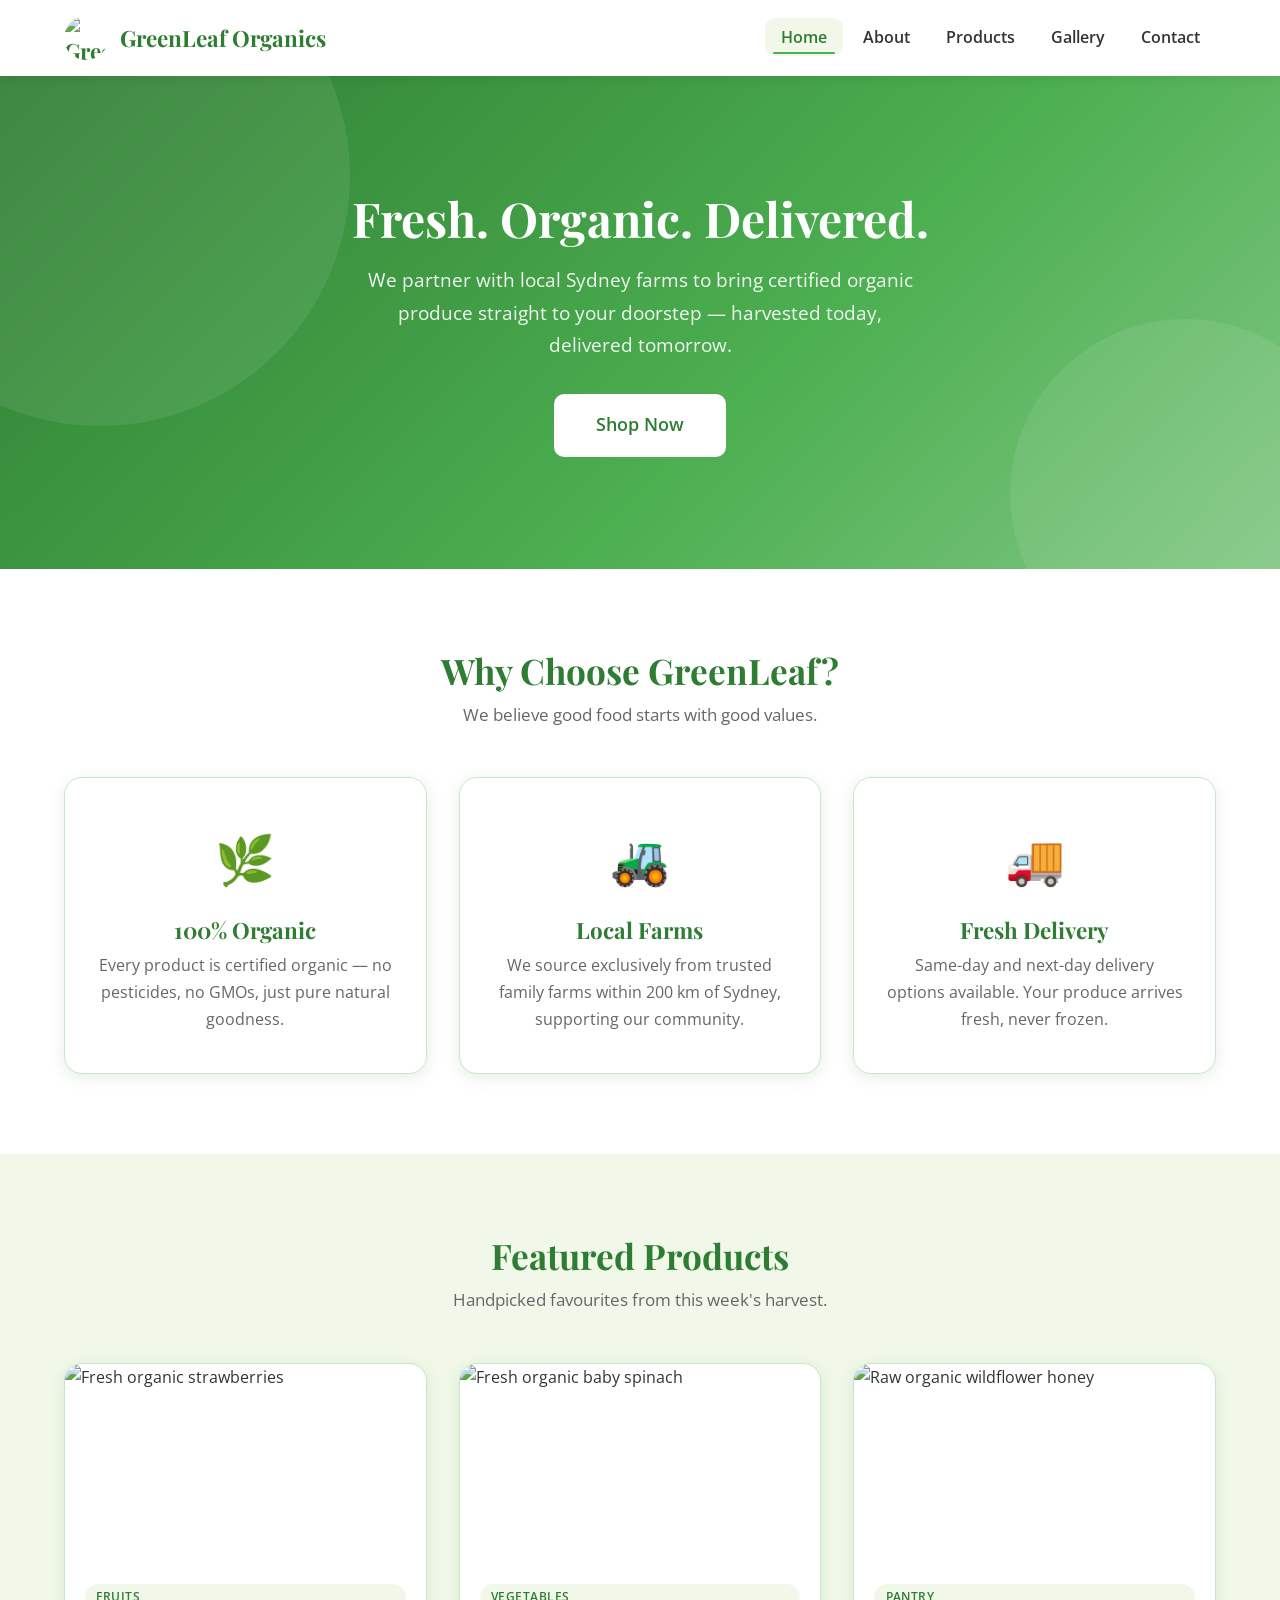
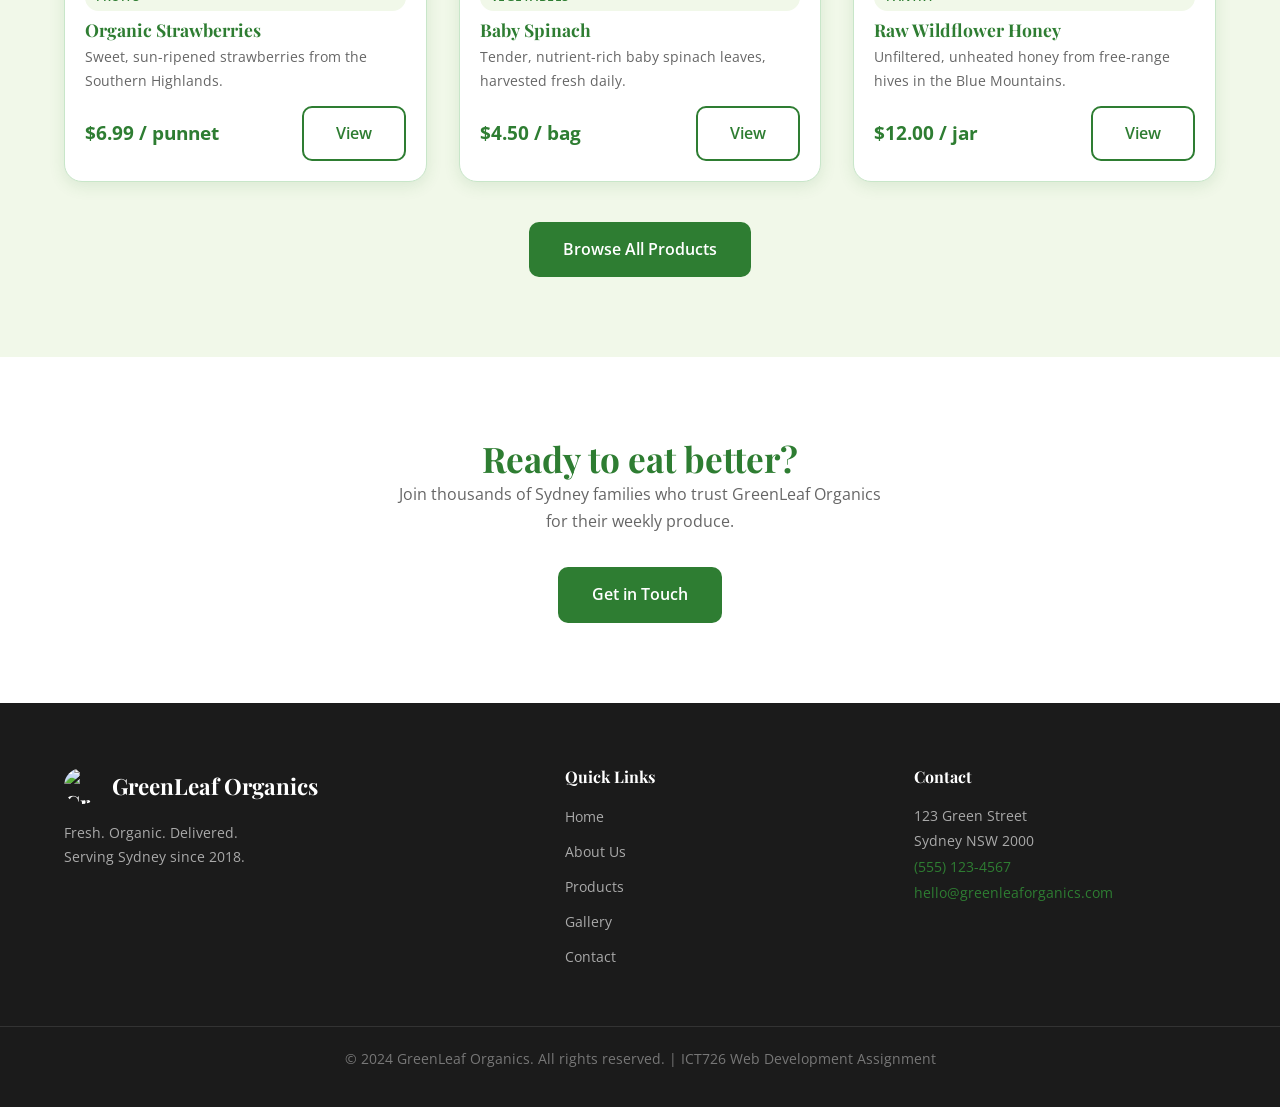
==== index.html @ 38dbe143 "Initial commit: GreenLeaf Organics website (ICT726)" ====
<!DOCTYPE html>
<html lang="en">
<head>
  <!-- =====================================================================
       GreenLeaf Organics - Home Page
       ICT726 Web Development Assignment
       ===================================================================== -->
  <meta charset="UTF-8" />
  <meta name="viewport" content="width=device-width, initial-scale=1.0" />

  <!-- SEO Meta Tags -->
  <meta name="description" content="GreenLeaf Organics delivers 100% certified organic produce straight from local Sydney farms to your door. Fresh. Organic. Delivered." />
  <meta name="keywords" content="organic food delivery, fresh produce, Sydney, organic vegetables, organic fruit" />
  <meta name="author" content="GreenLeaf Organics" />

  <!-- Open Graph (social sharing) -->
  <meta property="og:title" content="GreenLeaf Organics – Fresh. Organic. Delivered." />
  <meta property="og:description" content="Certified organic produce delivered from local Sydney farms to your door." />
  <meta property="og:type" content="website" />

  <title>GreenLeaf Organics – Fresh. Organic. Delivered.</title>
  <link rel="stylesheet" href="styles.css" />
</head>
<body>

  <!-- =====================================================================
       HEADER & NAVIGATION (shared across all pages)
       ===================================================================== -->
  <header class="site-header" role="banner">
    <div class="header-inner">

      <!-- Logo -->
      <a href="index.html" class="logo" aria-label="GreenLeaf Organics – Home">
        <img src="https://images.unsplash.com/photo-1518531933037-91b2f5f229cc?w=60&h=60&fit=crop"
             alt="GreenLeaf Organics logo" width="44" height="44" />
        GreenLeaf Organics
      </a>

      <!-- Mobile hamburger button -->
      <button class="nav-toggle" aria-label="Toggle navigation" aria-expanded="false" aria-controls="main-nav">
        <span></span><span></span><span></span>
      </button>

      <!-- Main navigation -->
      <nav class="site-nav" id="main-nav" role="navigation" aria-label="Main navigation">
        <ul class="nav-list">
          <li><a href="index.html">Home</a></li>
          <li><a href="about.html">About</a></li>
          <li><a href="products.html">Products</a></li>
          <li><a href="gallery.html">Gallery</a></li>
          <li><a href="contact.html">Contact</a></li>
        </ul>
      </nav>

    </div>
  </header>

  <!-- =====================================================================
       MAIN CONTENT
       ===================================================================== -->
  <main id="main-content">

    <!-- Hero Section -->
    <section class="hero" aria-label="Hero banner">
      <div class="container">
        <h1>Fresh. Organic. Delivered.</h1>
        <p>We partner with local Sydney farms to bring certified organic produce straight to your doorstep — harvested today, delivered tomorrow.</p>
        <a href="products.html" class="btn btn-primary" role="button">Shop Now</a>
      </div>
    </section>

    <!-- Feature Cards Section -->
    <section class="section" aria-labelledby="features-heading">
      <div class="container">
        <h2 class="section-title" id="features-heading">Why Choose GreenLeaf?</h2>
        <p class="section-subtitle">We believe good food starts with good values.</p>

        <div class="grid-3" role="list">

          <article class="feature-card" role="listitem">
            <span class="feature-icon" aria-hidden="true">🌿</span>
            <h3>100% Organic</h3>
            <p>Every product is certified organic — no pesticides, no GMOs, just pure natural goodness.</p>
          </article>

          <article class="feature-card" role="listitem">
            <span class="feature-icon" aria-hidden="true">🚜</span>
            <h3>Local Farms</h3>
            <p>We source exclusively from trusted family farms within 200 km of Sydney, supporting our community.</p>
          </article>

          <article class="feature-card" role="listitem">
            <span class="feature-icon" aria-hidden="true">🚚</span>
            <h3>Fresh Delivery</h3>
            <p>Same-day and next-day delivery options available. Your produce arrives fresh, never frozen.</p>
          </article>

        </div>
      </div>
    </section>

    <!-- Featured Products Section -->
    <section class="section section--alt" aria-labelledby="featured-heading">
      <div class="container">
        <h2 class="section-title" id="featured-heading">Featured Products</h2>
        <p class="section-subtitle">Handpicked favourites from this week's harvest.</p>

        <div class="product-grid">

          <!-- Product 1 -->
          <article class="product-card">
            <div class="product-img-wrap">
              <img src="https://images.unsplash.com/photo-1464965911861-746a04b4bca6?w=250&h=200&fit=crop"
                   alt="Fresh organic strawberries" width="250" height="200" loading="lazy" />
            </div>
            <div class="product-info">
              <span class="product-category-badge">Fruits</span>
              <h3>Organic Strawberries</h3>
              <p class="product-desc">Sweet, sun-ripened strawberries from the Southern Highlands.</p>
              <div class="product-footer">
                <span class="product-price">$6.99 / punnet</span>
                <a href="products.html" class="btn btn-outline" aria-label="View Organic Strawberries">View</a>
              </div>
            </div>
          </article>

          <!-- Product 2 -->
          <article class="product-card">
            <div class="product-img-wrap">
              <img src="https://images.unsplash.com/photo-1576045057995-568f588f82fb?w=250&h=200&fit=crop"
                   alt="Fresh organic baby spinach" width="250" height="200" loading="lazy" />
            </div>
            <div class="product-info">
              <span class="product-category-badge">Vegetables</span>
              <h3>Baby Spinach</h3>
              <p class="product-desc">Tender, nutrient-rich baby spinach leaves, harvested fresh daily.</p>
              <div class="product-footer">
                <span class="product-price">$4.50 / bag</span>
                <a href="products.html" class="btn btn-outline" aria-label="View Baby Spinach">View</a>
              </div>
            </div>
          </article>

          <!-- Product 3 -->
          <article class="product-card">
            <div class="product-img-wrap">
              <img src="https://images.unsplash.com/photo-1587049352846-4a222e784d38?w=250&h=200&fit=crop"
                   alt="Raw organic wildflower honey" width="250" height="200" loading="lazy" />
            </div>
            <div class="product-info">
              <span class="product-category-badge">Pantry</span>
              <h3>Raw Wildflower Honey</h3>
              <p class="product-desc">Unfiltered, unheated honey from free-range hives in the Blue Mountains.</p>
              <div class="product-footer">
                <span class="product-price">$12.00 / jar</span>
                <a href="products.html" class="btn btn-outline" aria-label="View Raw Wildflower Honey">View</a>
              </div>
            </div>
          </article>

        </div>

        <div class="text-center" style="margin-top:2.5rem;">
          <a href="products.html" class="btn btn-primary">Browse All Products</a>
        </div>
      </div>
    </section>

    <!-- Call-to-Action Banner -->
    <section class="section" aria-labelledby="cta-heading">
      <div class="container text-center">
        <h2 id="cta-heading">Ready to eat better?</h2>
        <p style="color:var(--text-muted); max-width:500px; margin:0 auto 2rem;">
          Join thousands of Sydney families who trust GreenLeaf Organics for their weekly produce.
        </p>
        <a href="contact.html" class="btn btn-primary">Get in Touch</a>
      </div>
    </section>

  </main>

  <!-- =====================================================================
       FOOTER (shared across all pages)
       ===================================================================== -->
  <footer class="site-footer" role="contentinfo">
    <div class="container">
      <div class="footer-grid">

        <!-- Brand column -->
        <div class="footer-brand">
          <a href="index.html" class="logo" aria-label="GreenLeaf Organics – Home">
            <img src="https://images.unsplash.com/photo-1518531933037-91b2f5f229cc?w=60&h=60&fit=crop"
                 alt="GreenLeaf Organics logo" width="36" height="36" />
            GreenLeaf Organics
          </a>
          <p>Fresh. Organic. Delivered.<br />Serving Sydney since 2018.</p>
        </div>

        <!-- Quick links -->
        <div class="footer-col">
          <h4>Quick Links</h4>
          <ul>
            <li><a href="index.html">Home</a></li>
            <li><a href="about.html">About Us</a></li>
            <li><a href="products.html">Products</a></li>
            <li><a href="gallery.html">Gallery</a></li>
            <li><a href="contact.html">Contact</a></li>
          </ul>
        </div>

        <!-- Contact info -->
        <div class="footer-col">
          <h4>Contact</h4>
          <address>
            123 Green Street<br />
            Sydney NSW 2000<br />
            <a href="tel:+15551234567">(555) 123-4567</a><br />
            <a href="mailto:hello@greenleaforganics.com">hello@greenleaforganics.com</a>
          </address>
        </div>

      </div>
    </div>

    <div class="footer-bottom">
      <div class="container">
        <p>&copy; 2024 GreenLeaf Organics. All rights reserved. | ICT726 Web Development Assignment</p>
      </div>
    </div>
  </footer>

  <script src="script.js"></script>
</body>
</html>
---- styles.css ----
/* ==========================================================================
   GreenLeaf Organics - Main Stylesheet
   ICT726 Web Development Assignment
   ========================================================================== */

/* Google Fonts Import */
@import url('https://fonts.googleapis.com/css2?family=Playfair+Display:wght@400;600;700&family=Open+Sans:wght@300;400;600&display=swap');

/* --------------------------------------------------------------------------
   CSS Custom Properties (Variables) - Theming
   -------------------------------------------------------------------------- */
:root {
  --primary:        #2e7d32;
  --primary-light:  #4caf50;
  --secondary:      #81c784;
  --light-bg:       #f1f8e9;
  --white:          #ffffff;
  --dark:           #1b1b1b;
  --text:           #333333;
  --text-muted:     #666666;
  --border:         #c8e6c9;
  --shadow:         0 4px 16px rgba(46, 125, 50, 0.12);
  --shadow-hover:   0 8px 28px rgba(46, 125, 50, 0.22);
  --radius:         10px;
  --radius-lg:      18px;
  --transition:     0.3s ease;
  --font-heading:   'Playfair Display', Georgia, serif;
  --font-body:      'Open Sans', Arial, sans-serif;
  --max-width:      1200px;
}

/* --------------------------------------------------------------------------
   Reset & Base
   -------------------------------------------------------------------------- */
*, *::before, *::after { box-sizing: border-box; margin: 0; padding: 0; }

html { scroll-behavior: smooth; font-size: 16px; }

body {
  font-family: var(--font-body);
  color: var(--text);
  background: var(--white);
  line-height: 1.7;
  min-height: 100vh;
  display: flex;
  flex-direction: column;
}

img { max-width: 100%; display: block; }
a  { color: var(--primary); text-decoration: none; }
a:hover { color: var(--primary-light); }
ul { list-style: none; }

/* Focus indicator for keyboard navigation (Accessibility) */
:focus-visible {
  outline: 3px solid var(--primary-light);
  outline-offset: 3px;
  border-radius: 4px;
}

/* --------------------------------------------------------------------------
   Typography
   -------------------------------------------------------------------------- */
h1, h2, h3, h4 {
  font-family: var(--font-heading);
  color: var(--primary);
  line-height: 1.25;
}
h1 { font-size: clamp(2rem, 5vw, 3rem); }
h2 { font-size: clamp(1.5rem, 3vw, 2.2rem); }
h3 { font-size: clamp(1.1rem, 2vw, 1.4rem); }

p { margin-bottom: 1rem; }

/* --------------------------------------------------------------------------
   Layout Utilities
   -------------------------------------------------------------------------- */
.container {
  width: 100%;
  max-width: var(--max-width);
  margin: 0 auto;
  padding: 0 1.5rem;
}

.section { padding: 5rem 0; }
.section--alt { background: var(--light-bg); }

.grid-3 {
  display: grid;
  grid-template-columns: repeat(3, 1fr);
  gap: 2rem;
}
.grid-2 {
  display: grid;
  grid-template-columns: repeat(2, 1fr);
  gap: 2rem;
}

.text-center { text-align: center; }

.section-title {
  text-align: center;
  margin-bottom: 0.5rem;
}
.section-subtitle {
  text-align: center;
  color: var(--text-muted);
  margin-bottom: 3rem;
  font-size: 1.05rem;
}

/* --------------------------------------------------------------------------
   Buttons
   -------------------------------------------------------------------------- */
.btn {
  display: inline-block;
  padding: 0.75rem 2rem;
  border-radius: var(--radius);
  font-family: var(--font-body);
  font-size: 1rem;
  font-weight: 600;
  cursor: pointer;
  border: 2px solid transparent;
  transition: background var(--transition), color var(--transition),
              transform var(--transition), box-shadow var(--transition);
}
.btn-primary {
  background: var(--primary);
  color: var(--white);
}
.btn-primary:hover {
  background: var(--primary-light);
  color: var(--white);
  transform: translateY(-2px);
  box-shadow: var(--shadow-hover);
}
.btn-outline {
  background: transparent;
  color: var(--primary);
  border-color: var(--primary);
}
.btn-outline:hover {
  background: var(--primary);
  color: var(--white);
  transform: translateY(-2px);
}

/* --------------------------------------------------------------------------
   Header & Navigation
   -------------------------------------------------------------------------- */
.site-header {
  background: var(--white);
  box-shadow: 0 2px 10px rgba(0,0,0,0.08);
  position: sticky;
  top: 0;
  z-index: 1000;
}

.header-inner {
  display: flex;
  align-items: center;
  justify-content: space-between;
  padding: 1rem 1.5rem;
  max-width: var(--max-width);
  margin: 0 auto;
}

/* Logo */
.logo {
  display: flex;
  align-items: center;
  gap: 0.75rem;
  font-family: var(--font-heading);
  font-size: 1.4rem;
  font-weight: 700;
  color: var(--primary);
}
.logo img {
  border-radius: 50%;
  transition: transform var(--transition);
}
.logo:hover img { transform: rotate(10deg) scale(1.05); }
.logo:hover { color: var(--primary); }

/* Nav links */
.nav-list {
  display: flex;
  gap: 0.25rem;
  align-items: center;
}
.nav-list a {
  padding: 0.5rem 1rem;
  border-radius: var(--radius);
  font-weight: 600;
  color: var(--text);
  transition: background var(--transition), color var(--transition);
  position: relative;
}
.nav-list a::after {
  content: '';
  position: absolute;
  bottom: 2px; left: 50%; right: 50%;
  height: 2px;
  background: var(--primary-light);
  border-radius: 2px;
  transition: left var(--transition), right var(--transition);
}
.nav-list a:hover::after,
.nav-list a.active::after { left: 10%; right: 10%; }
.nav-list a:hover,
.nav-list a.active {
  color: var(--primary);
  background: var(--light-bg);
}

/* Hamburger (mobile) */
.nav-toggle {
  display: none;
  flex-direction: column;
  gap: 5px;
  background: none;
  border: none;
  cursor: pointer;
  padding: 0.25rem;
}
.nav-toggle span {
  display: block;
  width: 26px; height: 3px;
  background: var(--primary);
  border-radius: 3px;
  transition: transform var(--transition), opacity var(--transition);
}

/* --------------------------------------------------------------------------
   Hero Section (index.html)
   -------------------------------------------------------------------------- */
.hero {
  /* Gradient background - CSS3 feature */
  background: linear-gradient(135deg, var(--primary) 0%, var(--primary-light) 60%, var(--secondary) 100%);
  color: var(--white);
  padding: 7rem 1.5rem;
  text-align: center;
  position: relative;
  overflow: hidden;
}
/* Decorative circles */
.hero::before, .hero::after {
  content: '';
  position: absolute;
  border-radius: 50%;
  opacity: 0.08;
  background: var(--white);
}
.hero::before { width: 500px; height: 500px; top: -150px; left: -150px; }
.hero::after  { width: 350px; height: 350px; bottom: -100px; right: -80px; }

.hero h1 { color: var(--white); margin-bottom: 1rem; }
.hero p   { font-size: 1.2rem; opacity: 0.92; max-width: 560px; margin: 0 auto 2rem; }
.hero .btn-primary {
  background: var(--white);
  color: var(--primary);
  font-size: 1.1rem;
  padding: 0.9rem 2.5rem;
}
.hero .btn-primary:hover {
  background: var(--light-bg);
  transform: translateY(-3px) scale(1.04);
}

/* --------------------------------------------------------------------------
   Feature Cards
   -------------------------------------------------------------------------- */
.feature-card {
  background: var(--white);
  border-radius: var(--radius-lg);
  padding: 2.5rem 2rem;
  text-align: center;
  box-shadow: var(--shadow);
  transition: transform var(--transition), box-shadow var(--transition);
  border: 1px solid var(--border);
}
.feature-card:hover {
  transform: translateY(-6px);
  box-shadow: var(--shadow-hover);
}
.feature-icon {
  font-size: 3rem;
  margin-bottom: 1rem;
  display: block;
}
.feature-card h3 { margin-bottom: 0.5rem; }
.feature-card p  { color: var(--text-muted); margin: 0; }

/* --------------------------------------------------------------------------
   Product Cards
   -------------------------------------------------------------------------- */
.product-grid {
  display: grid;
  grid-template-columns: repeat(3, 1fr);
  gap: 2rem;
}

.product-card {
  background: var(--white);
  border-radius: var(--radius-lg);
  overflow: hidden;
  box-shadow: var(--shadow);
  border: 1px solid var(--border);
  transition: transform var(--transition), box-shadow var(--transition);
  display: flex;
  flex-direction: column;
}
.product-card:hover {
  transform: translateY(-5px);
  box-shadow: var(--shadow-hover);
}
.product-card img {
  width: 100%;
  transition: transform 0.4s ease;
}
.product-card:hover img { transform: scale(1.05); }

.product-img-wrap { overflow: hidden; }

.product-info {
  padding: 1.25rem;
  flex: 1;
  display: flex;
  flex-direction: column;
}
.product-info h3 { margin-bottom: 0.25rem; font-size: 1.1rem; }
.product-desc    { color: var(--text-muted); font-size: 0.9rem; flex: 1; margin-bottom: 0.75rem; }
.product-footer  { display: flex; align-items: center; justify-content: space-between; margin-top: auto; }
.product-price   { font-size: 1.2rem; font-weight: 700; color: var(--primary); }
.product-category-badge {
  display: inline-block;
  font-size: 0.75rem;
  background: var(--light-bg);
  color: var(--primary);
  border-radius: 20px;
  padding: 0.2rem 0.7rem;
  margin-bottom: 0.5rem;
  font-weight: 600;
  text-transform: uppercase;
  letter-spacing: 0.04em;
}

/* Category filter buttons */
.filter-bar {
  display: flex;
  gap: 0.75rem;
  justify-content: center;
  flex-wrap: wrap;
  margin-bottom: 3rem;
}
.filter-btn {
  padding: 0.5rem 1.5rem;
  border-radius: 30px;
  border: 2px solid var(--primary);
  background: transparent;
  color: var(--primary);
  font-family: var(--font-body);
  font-weight: 600;
  cursor: pointer;
  transition: background var(--transition), color var(--transition), transform var(--transition);
}
.filter-btn:hover,
.filter-btn.active {
  background: var(--primary);
  color: var(--white);
  transform: scale(1.05);
}

/* Hidden product (for JS filtering) */
.product-card.hidden { display: none; }

/* --------------------------------------------------------------------------
   About Page
   -------------------------------------------------------------------------- */
.page-hero {
  background: linear-gradient(135deg, var(--primary) 0%, var(--primary-light) 100%);
  color: var(--white);
  padding: 4rem 1.5rem;
  text-align: center;
}
.page-hero h1 { color: var(--white); }
.page-hero p  { opacity: 0.9; font-size: 1.1rem; margin: 0; }

.story-grid {
  display: grid;
  grid-template-columns: 1fr 1fr;
  gap: 4rem;
  align-items: center;
}
.story-img {
  border-radius: var(--radius-lg);
  box-shadow: var(--shadow-hover);
}

.values-grid {
  display: grid;
  grid-template-columns: repeat(4, 1fr);
  gap: 1.5rem;
}
.value-card {
  background: var(--white);
  border-radius: var(--radius-lg);
  padding: 2rem 1.5rem;
  text-align: center;
  box-shadow: var(--shadow);
  border: 1px solid var(--border);
  transition: transform var(--transition), box-shadow var(--transition);
}
.value-card:hover {
  transform: translateY(-5px);
  box-shadow: var(--shadow-hover);
}
.value-icon { font-size: 2.5rem; margin-bottom: 0.75rem; display: block; }
.value-card h3 { font-size: 1.1rem; margin-bottom: 0.5rem; }
.value-card p  { color: var(--text-muted); font-size: 0.9rem; margin: 0; }

.team-card {
  background: var(--white);
  border-radius: var(--radius-lg);
  padding: 2rem;
  text-align: center;
  box-shadow: var(--shadow);
  border: 1px solid var(--border);
  transition: transform var(--transition), box-shadow var(--transition);
}
.team-card:hover {
  transform: translateY(-5px);
  box-shadow: var(--shadow-hover);
}
.team-card img {
  border-radius: 50%;
  margin: 0 auto 1rem;
  border: 4px solid var(--secondary);
  transition: border-color var(--transition);
}
.team-card:hover img { border-color: var(--primary); }
.team-role { color: var(--primary-light); font-weight: 600; font-size: 0.9rem; margin-bottom: 0.5rem; }
.team-bio  { color: var(--text-muted); font-size: 0.9rem; margin: 0; }

/* --------------------------------------------------------------------------
   Gallery Page
   -------------------------------------------------------------------------- */
.gallery-grid {
  display: grid;
  grid-template-columns: repeat(3, 1fr);
  gap: 1.5rem;
}
.gallery-item {
  position: relative;
  border-radius: var(--radius-lg);
  overflow: hidden;
  cursor: pointer;
  box-shadow: var(--shadow);
  aspect-ratio: 4/3;
}
.gallery-item img {
  width: 100%; height: 100%;
  object-fit: cover;
  transition: transform 0.4s ease;
}
.gallery-item:hover img { transform: scale(1.08); }

/* Hover overlay */
.gallery-overlay {
  position: absolute;
  inset: 0;
  background: rgba(46, 125, 50, 0.65);
  display: flex;
  align-items: center;
  justify-content: center;
  opacity: 0;
  transition: opacity var(--transition);
  color: var(--white);
  font-size: 1.1rem;
  font-weight: 600;
}
.gallery-item:hover .gallery-overlay { opacity: 1; }

/* Lightbox Modal */
.lightbox {
  display: none;
  position: fixed;
  inset: 0;
  background: rgba(0,0,0,0.88);
  z-index: 2000;
  align-items: center;
  justify-content: center;
  padding: 1rem;
}
.lightbox.open { display: flex; }
.lightbox-content {
  position: relative;
  max-width: 800px;
  width: 100%;
  animation: zoomIn 0.25s ease;
}
@keyframes zoomIn {
  from { transform: scale(0.85); opacity: 0; }
  to   { transform: scale(1);    opacity: 1; }
}
.lightbox-content img {
  width: 100%;
  border-radius: var(--radius-lg);
  box-shadow: 0 20px 60px rgba(0,0,0,0.5);
}
.lightbox-caption {
  color: var(--white);
  text-align: center;
  margin-top: 1rem;
  font-size: 1rem;
}
.lightbox-close {
  position: absolute;
  top: -2.5rem; right: 0;
  background: none;
  border: none;
  color: var(--white);
  font-size: 2rem;
  cursor: pointer;
  line-height: 1;
  transition: transform var(--transition);
}
.lightbox-close:hover { transform: rotate(90deg) scale(1.2); }

/* --------------------------------------------------------------------------
   Contact Page
   -------------------------------------------------------------------------- */
.contact-grid {
  display: grid;
  grid-template-columns: 1fr 1.6fr;
  gap: 3rem;
  align-items: start;
}

.contact-info-card {
  background: var(--light-bg);
  border-radius: var(--radius-lg);
  padding: 2.5rem;
  border: 1px solid var(--border);
}
.contact-info-card h2 { margin-bottom: 1.5rem; }

.contact-item {
  display: flex;
  gap: 1rem;
  margin-bottom: 1.25rem;
  align-items: flex-start;
}
.contact-icon { font-size: 1.4rem; flex-shrink: 0; margin-top: 0.1rem; }
.contact-item strong { display: block; color: var(--primary); font-size: 0.85rem; text-transform: uppercase; letter-spacing: 0.05em; }
.contact-item span, .contact-item a { color: var(--text); font-size: 0.95rem; }

.social-links { display: flex; gap: 0.75rem; margin-top: 1.5rem; }
.social-link {
  display: flex;
  align-items: center;
  justify-content: center;
  width: 42px; height: 42px;
  border-radius: 50%;
  background: var(--primary);
  color: var(--white);
  font-size: 1.1rem;
  transition: background var(--transition), transform var(--transition);
  text-decoration: none;
}
.social-link:hover {
  background: var(--primary-light);
  color: var(--white);
  transform: translateY(-3px) scale(1.1);
}

/* Contact Form */
.contact-form-card {
  background: var(--white);
  border-radius: var(--radius-lg);
  padding: 2.5rem;
  box-shadow: var(--shadow);
  border: 1px solid var(--border);
}
.contact-form-card h2 { margin-bottom: 1.5rem; }

.form-group { margin-bottom: 1.25rem; }
.form-group label {
  display: block;
  font-weight: 600;
  margin-bottom: 0.4rem;
  font-size: 0.9rem;
  color: var(--text);
}
.form-group label .required { color: #c62828; margin-left: 2px; }

.form-group input,
.form-group select,
.form-group textarea {
  width: 100%;
  padding: 0.75rem 1rem;
  border: 2px solid var(--border);
  border-radius: var(--radius);
  font-family: var(--font-body);
  font-size: 1rem;
  color: var(--text);
  background: var(--white);
  transition: border-color var(--transition), box-shadow var(--transition);
}
.form-group input:focus,
.form-group select:focus,
.form-group textarea:focus {
  border-color: var(--primary-light);
  box-shadow: 0 0 0 3px rgba(76, 175, 80, 0.15);
  outline: none;
}
.form-group input.invalid,
.form-group select.invalid,
.form-group textarea.invalid {
  border-color: #c62828;
  box-shadow: 0 0 0 3px rgba(198, 40, 40, 0.1);
}
.form-group input.valid,
.form-group select.valid,
.form-group textarea.valid {
  border-color: var(--primary-light);
}
.form-group textarea { resize: vertical; min-height: 130px; }

.error-msg {
  color: #c62828;
  font-size: 0.82rem;
  margin-top: 0.3rem;
  display: none;
}
.error-msg.visible { display: block; }

.form-success {
  display: none;
  background: var(--light-bg);
  border: 2px solid var(--primary-light);
  border-radius: var(--radius);
  padding: 1.25rem;
  text-align: center;
  color: var(--primary);
  font-weight: 600;
  margin-top: 1rem;
}
.form-success.visible { display: block; }

/* --------------------------------------------------------------------------
   Footer
   -------------------------------------------------------------------------- */
.site-footer {
  background: var(--dark);
  color: #ccc;
  padding: 4rem 0 0;
  margin-top: auto;
}
.footer-grid {
  display: grid;
  grid-template-columns: 1.5fr 1fr 1fr;
  gap: 3rem;
  padding-bottom: 3rem;
}
.footer-brand .logo { color: var(--white); margin-bottom: 1rem; }
.footer-brand p { font-size: 0.9rem; color: #aaa; }

.footer-col h4 {
  font-family: var(--font-heading);
  color: var(--white);
  margin-bottom: 1rem;
  font-size: 1rem;
}
.footer-col ul li { margin-bottom: 0.5rem; }
.footer-col ul li a { color: #aaa; font-size: 0.9rem; transition: color var(--transition); }
.footer-col ul li a:hover { color: var(--secondary); }
.footer-col address { font-style: normal; font-size: 0.9rem; color: #aaa; line-height: 1.8; }

.footer-bottom {
  border-top: 1px solid #333;
  padding: 1.25rem 0;
  text-align: center;
  font-size: 0.85rem;
  color: #777;
}

/* --------------------------------------------------------------------------
   Responsive Design - Tablet (768px - 1199px)
   -------------------------------------------------------------------------- */
@media (max-width: 1199px) {
  .values-grid { grid-template-columns: repeat(2, 1fr); }
  .footer-grid { grid-template-columns: 1fr 1fr; }
  .footer-brand { grid-column: 1 / -1; }
}

/* --------------------------------------------------------------------------
   Responsive Design - Mobile (below 768px)
   -------------------------------------------------------------------------- */
@media (max-width: 767px) {
  .section { padding: 3rem 0; }

  /* Mobile nav */
  .nav-toggle { display: flex; }
  .site-nav {
    display: none;
    position: absolute;
    top: 100%; left: 0; right: 0;
    background: var(--white);
    box-shadow: 0 8px 20px rgba(0,0,0,0.1);
    padding: 1rem;
  }
  .site-nav.open { display: block; }
  .nav-list { flex-direction: column; gap: 0.25rem; }
  .nav-list a { display: block; padding: 0.75rem 1rem; }

  /* Grids → single column */
  .grid-3, .grid-2, .product-grid,
  .gallery-grid, .values-grid,
  .story-grid, .contact-grid,
  .footer-grid { grid-template-columns: 1fr; }

  .hero { padding: 4rem 1.5rem; }
  .contact-grid { gap: 2rem; }
}
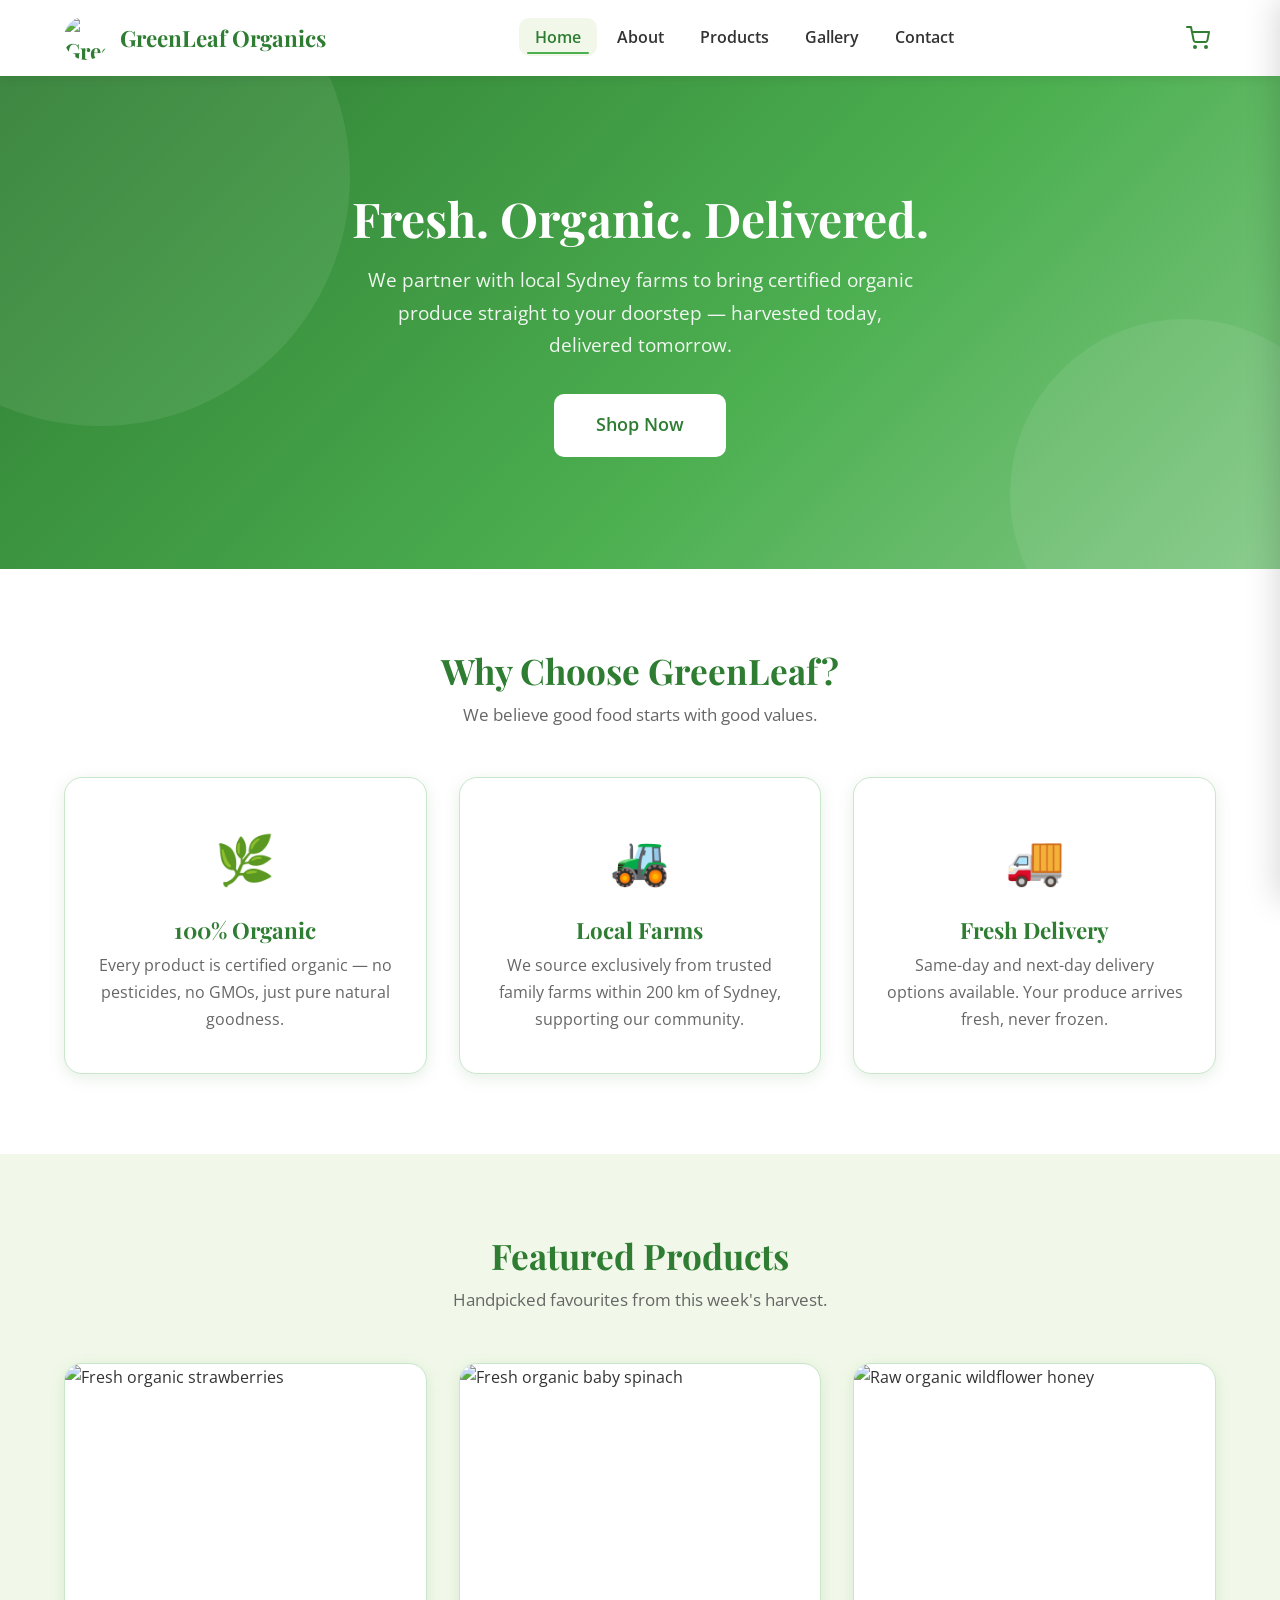
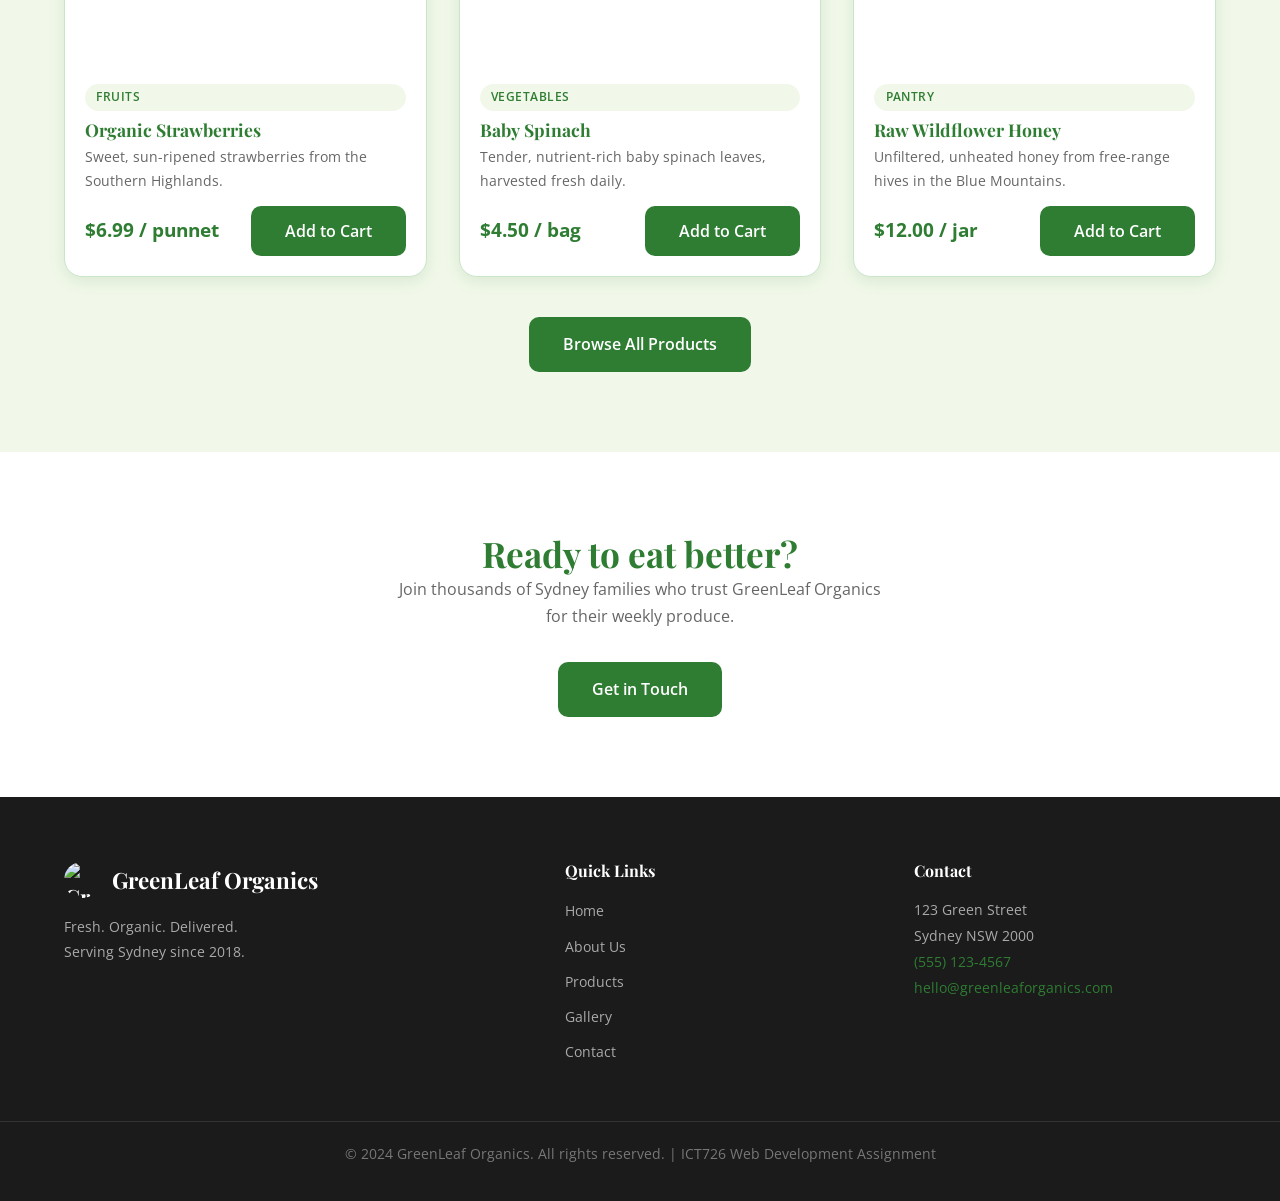
==== commit 8df4b3dd: "feat: fully functional cart, product detail modal, qty controls, toast notifications" ====
--- a/index.html
+++ b/index.html
@@ -108,10 +108,11 @@
         <div class="product-grid">
 
           <!-- Product 1 -->
-          <article class="product-card">
+          <article class="product-card" data-id="strawberries" data-price="6.99" data-unit="/ punnet"
+                   data-details="<strong>Origin:</strong> Southern Highlands, NSW<br><strong>Weight:</strong> 250g punnet<br><strong>Certification:</strong> ACO Certified Organic">
             <div class="product-img-wrap">
-              <img src="https://images.unsplash.com/photo-1464965911861-746a04b4bca6?w=250&h=200&fit=crop"
-                   alt="Fresh organic strawberries" width="250" height="200" loading="lazy" />
+              <img src="https://images.unsplash.com/photo-1464965911861-746a04b4bca6?w=400&h=300&fit=crop"
+                   alt="Fresh organic strawberries" width="400" height="300" loading="lazy" />
             </div>
             <div class="product-info">
               <span class="product-category-badge">Fruits</span>
@@ -119,16 +120,17 @@
               <p class="product-desc">Sweet, sun-ripened strawberries from the Southern Highlands.</p>
               <div class="product-footer">
                 <span class="product-price">$6.99 / punnet</span>
-                <a href="products.html" class="btn btn-outline" aria-label="View Organic Strawberries">View</a>
+                <button class="btn btn-primary btn-add-to-cart" aria-label="Add Organic Strawberries to cart">Add to Cart</button>
               </div>
             </div>
           </article>
 
           <!-- Product 2 -->
-          <article class="product-card">
+          <article class="product-card" data-id="spinach" data-price="4.50" data-unit="/ bag"
+                   data-details="<strong>Origin:</strong> Hawkesbury, NSW<br><strong>Weight:</strong> 120g bag<br><strong>Certification:</strong> ACO Certified Organic">
             <div class="product-img-wrap">
-              <img src="https://images.unsplash.com/photo-1576045057995-568f588f82fb?w=250&h=200&fit=crop"
-                   alt="Fresh organic baby spinach" width="250" height="200" loading="lazy" />
+              <img src="https://images.unsplash.com/photo-1576045057995-568f588f82fb?w=400&h=300&fit=crop"
+                   alt="Fresh organic baby spinach" width="400" height="300" loading="lazy" />
             </div>
             <div class="product-info">
               <span class="product-category-badge">Vegetables</span>
@@ -136,16 +138,17 @@
               <p class="product-desc">Tender, nutrient-rich baby spinach leaves, harvested fresh daily.</p>
               <div class="product-footer">
                 <span class="product-price">$4.50 / bag</span>
-                <a href="products.html" class="btn btn-outline" aria-label="View Baby Spinach">View</a>
+                <button class="btn btn-primary btn-add-to-cart" aria-label="Add Baby Spinach to cart">Add to Cart</button>
               </div>
             </div>
           </article>
 
           <!-- Product 3 -->
-          <article class="product-card">
+          <article class="product-card" data-id="honey" data-price="12.00" data-unit="/ jar"
+                   data-details="<strong>Origin:</strong> Blue Mountains, NSW<br><strong>Weight:</strong> 500g jar<br><strong>Certification:</strong> ACO Certified Organic">
             <div class="product-img-wrap">
-              <img src="https://images.unsplash.com/photo-1587049352846-4a222e784d38?w=250&h=200&fit=crop"
-                   alt="Raw organic wildflower honey" width="250" height="200" loading="lazy" />
+              <img src="https://images.unsplash.com/photo-1587049352846-4a222e784d38?w=400&h=300&fit=crop"
+                   alt="Raw organic wildflower honey" width="400" height="300" loading="lazy" />
             </div>
             <div class="product-info">
               <span class="product-category-badge">Pantry</span>
@@ -153,7 +156,7 @@
               <p class="product-desc">Unfiltered, unheated honey from free-range hives in the Blue Mountains.</p>
               <div class="product-footer">
                 <span class="product-price">$12.00 / jar</span>
-                <a href="products.html" class="btn btn-outline" aria-label="View Raw Wildflower Honey">View</a>
+                <button class="btn btn-primary btn-add-to-cart" aria-label="Add Raw Wildflower Honey to cart">Add to Cart</button>
               </div>
             </div>
           </article>
--- a/styles.css
+++ b/styles.css
@@ -723,3 +723,318 @@
   .hero { padding: 4rem 1.5rem; }
   .contact-grid { gap: 2rem; }
 }
+
+/* ==========================================================================
+   CART SYSTEM STYLES
+   ========================================================================== */
+
+/* Cart icon button in header */
+.cart-btn {
+  position: relative;
+  background: none;
+  border: none;
+  cursor: pointer;
+  color: var(--primary);
+  padding: 0.4rem;
+  display: flex;
+  align-items: center;
+  margin-left: 1rem;
+  transition: color var(--transition), transform var(--transition);
+}
+.cart-btn:hover { color: var(--primary-light); transform: scale(1.1); }
+
+.cart-badge {
+  position: absolute;
+  top: -4px; right: -6px;
+  background: #e53935;
+  color: #fff;
+  font-size: 0.7rem;
+  font-weight: 700;
+  min-width: 18px; height: 18px;
+  border-radius: 50%;
+  display: none;
+  align-items: center;
+  justify-content: center;
+  font-family: var(--font-body);
+  line-height: 1;
+  padding: 0 3px;
+}
+
+/* Overlay behind drawer */
+.cart-overlay {
+  display: none;
+  position: fixed;
+  inset: 0;
+  background: rgba(0,0,0,0.45);
+  z-index: 1100;
+}
+.cart-overlay.open { display: block; }
+
+/* Cart Drawer */
+.cart-drawer {
+  position: fixed;
+  top: 0; right: 0;
+  width: 420px;
+  max-width: 100vw;
+  height: 100vh;
+  background: var(--white);
+  z-index: 1200;
+  display: flex;
+  flex-direction: column;
+  transform: translateX(100%);
+  transition: transform 0.35s cubic-bezier(0.4,0,0.2,1);
+  box-shadow: -4px 0 30px rgba(0,0,0,0.15);
+}
+.cart-drawer.open { transform: translateX(0); }
+
+.cart-header {
+  display: flex;
+  align-items: center;
+  justify-content: space-between;
+  padding: 1.25rem 1.5rem;
+  border-bottom: 2px solid var(--border);
+  background: var(--light-bg);
+}
+.cart-header h2 {
+  font-size: 1.2rem;
+  color: var(--primary);
+  margin: 0;
+}
+.cart-close {
+  background: none;
+  border: none;
+  font-size: 1.8rem;
+  cursor: pointer;
+  color: var(--text-muted);
+  line-height: 1;
+  transition: color var(--transition), transform var(--transition);
+}
+.cart-close:hover { color: var(--primary); transform: rotate(90deg); }
+
+/* Cart items list */
+.cart-items {
+  flex: 1;
+  overflow-y: auto;
+  padding: 1rem 1.5rem;
+}
+
+.cart-empty {
+  display: flex;
+  flex-direction: column;
+  align-items: center;
+  justify-content: center;
+  height: 100%;
+  text-align: center;
+  color: var(--text-muted);
+  gap: 0.5rem;
+  padding: 2rem 0;
+}
+
+.cart-item {
+  display: flex;
+  gap: 1rem;
+  align-items: flex-start;
+  padding: 1rem 0;
+  border-bottom: 1px solid var(--border);
+}
+.cart-item:last-child { border-bottom: none; }
+
+.cart-item-img {
+  width: 70px; height: 70px;
+  object-fit: cover;
+  border-radius: var(--radius);
+  flex-shrink: 0;
+  border: 1px solid var(--border);
+}
+.cart-item-info { flex: 1; }
+.cart-item-name  { font-weight: 600; font-size: 0.9rem; margin-bottom: 0.2rem; color: var(--text); }
+.cart-item-price { font-size: 0.82rem; color: var(--text-muted); margin-bottom: 0.5rem; }
+.cart-item-right { display: flex; flex-direction: column; align-items: flex-end; gap: 0.5rem; }
+.cart-item-total { font-weight: 700; color: var(--primary); font-size: 1rem; }
+
+/* Qty controls */
+.qty-controls {
+  display: flex;
+  align-items: center;
+  gap: 0.5rem;
+}
+.qty-btn {
+  width: 28px; height: 28px;
+  border-radius: 50%;
+  border: 2px solid var(--primary);
+  background: transparent;
+  color: var(--primary);
+  font-size: 1.1rem;
+  font-weight: 700;
+  cursor: pointer;
+  display: flex; align-items: center; justify-content: center;
+  transition: background var(--transition), color var(--transition);
+  line-height: 1;
+}
+.qty-btn:hover { background: var(--primary); color: var(--white); }
+.qty-value { font-weight: 700; min-width: 24px; text-align: center; font-size: 0.95rem; }
+
+.cart-remove {
+  background: none;
+  border: none;
+  cursor: pointer;
+  font-size: 1.1rem;
+  opacity: 0.6;
+  transition: opacity var(--transition), transform var(--transition);
+  padding: 0;
+}
+.cart-remove:hover { opacity: 1; transform: scale(1.2); }
+
+/* Cart footer */
+.cart-footer {
+  padding: 1.25rem 1.5rem;
+  border-top: 2px solid var(--border);
+  background: var(--light-bg);
+}
+.cart-total-row {
+  display: flex;
+  justify-content: space-between;
+  font-size: 0.95rem;
+  margin-bottom: 0.4rem;
+  color: var(--text);
+}
+.cart-total-main {
+  font-size: 1.15rem;
+  font-weight: 700;
+  color: var(--primary);
+  margin-bottom: 0.75rem;
+  padding-top: 0.4rem;
+  border-top: 1px solid var(--border);
+}
+.cart-delivery-note {
+  font-size: 0.82rem;
+  color: var(--primary);
+  text-align: center;
+  margin-bottom: 0.75rem;
+  background: #e8f5e9;
+  padding: 0.4rem 0.75rem;
+  border-radius: var(--radius);
+}
+
+/* Toast notification */
+.cart-toast {
+  position: fixed;
+  bottom: 2rem;
+  left: 50%;
+  transform: translateX(-50%) translateY(80px);
+  background: var(--primary);
+  color: var(--white);
+  padding: 0.75rem 1.75rem;
+  border-radius: 30px;
+  font-weight: 600;
+  font-size: 0.95rem;
+  z-index: 3000;
+  opacity: 0;
+  transition: transform 0.3s ease, opacity 0.3s ease;
+  white-space: nowrap;
+  box-shadow: 0 4px 20px rgba(46,125,50,0.35);
+}
+.cart-toast.show {
+  transform: translateX(-50%) translateY(0);
+  opacity: 1;
+}
+
+/* ==========================================================================
+   PRODUCT DETAIL MODAL
+   ========================================================================== */
+.product-modal-overlay {
+  display: none;
+  position: fixed;
+  inset: 0;
+  background: rgba(0,0,0,0.7);
+  z-index: 1500;
+  align-items: center;
+  justify-content: center;
+  padding: 1rem;
+}
+.product-modal-content {
+  background: var(--white);
+  border-radius: var(--radius-lg);
+  max-width: 820px;
+  width: 100%;
+  max-height: 90vh;
+  overflow-y: auto;
+  position: relative;
+  animation: zoomIn 0.25s ease;
+}
+.product-modal-close {
+  position: absolute;
+  top: 1rem; right: 1rem;
+  background: var(--light-bg);
+  border: none;
+  width: 36px; height: 36px;
+  border-radius: 50%;
+  font-size: 1.4rem;
+  cursor: pointer;
+  display: flex; align-items: center; justify-content: center;
+  z-index: 10;
+  transition: background var(--transition), transform var(--transition);
+  line-height: 1;
+}
+.product-modal-close:hover { background: var(--border); transform: rotate(90deg); }
+
+.pmodal-grid {
+  display: grid;
+  grid-template-columns: 1fr 1fr;
+}
+.pmodal-img-wrap img {
+  width: 100%; height: 100%;
+  object-fit: cover;
+  border-radius: var(--radius-lg) 0 0 var(--radius-lg);
+}
+.pmodal-info {
+  padding: 2rem;
+  display: flex;
+  flex-direction: column;
+  gap: 0.75rem;
+}
+.pmodal-info h2 { font-size: 1.5rem; margin: 0; }
+.pmodal-price {
+  font-size: 1.6rem;
+  font-weight: 700;
+  color: var(--primary);
+  margin: 0;
+}
+.pmodal-price span { font-size: 0.9rem; font-weight: 400; color: var(--text-muted); }
+.pmodal-desc { color: var(--text-muted); font-size: 0.95rem; margin: 0; }
+.pmodal-details {
+  background: var(--light-bg);
+  border-radius: var(--radius);
+  padding: 0.75rem 1rem;
+  font-size: 0.88rem;
+  color: var(--text);
+  line-height: 1.8;
+}
+.pmodal-meta {
+  display: flex;
+  flex-wrap: wrap;
+  gap: 0.5rem;
+}
+.pmodal-meta span {
+  background: var(--light-bg);
+  color: var(--primary);
+  border-radius: 20px;
+  padding: 0.25rem 0.75rem;
+  font-size: 0.8rem;
+  font-weight: 600;
+}
+.pmodal-qty-row {
+  display: flex;
+  align-items: center;
+  gap: 0.75rem;
+  margin-top: 0.5rem;
+}
+.pmodal-qty-row .qty-btn { width: 36px; height: 36px; font-size: 1.3rem; }
+.pmodal-qty-row .qty-value { font-size: 1.1rem; min-width: 32px; }
+
+/* Modal responsive */
+@media (max-width: 600px) {
+  .pmodal-grid { grid-template-columns: 1fr; }
+  .pmodal-img-wrap img { border-radius: var(--radius-lg) var(--radius-lg) 0 0; max-height: 220px; }
+  .cart-drawer { width: 100vw; }
+}
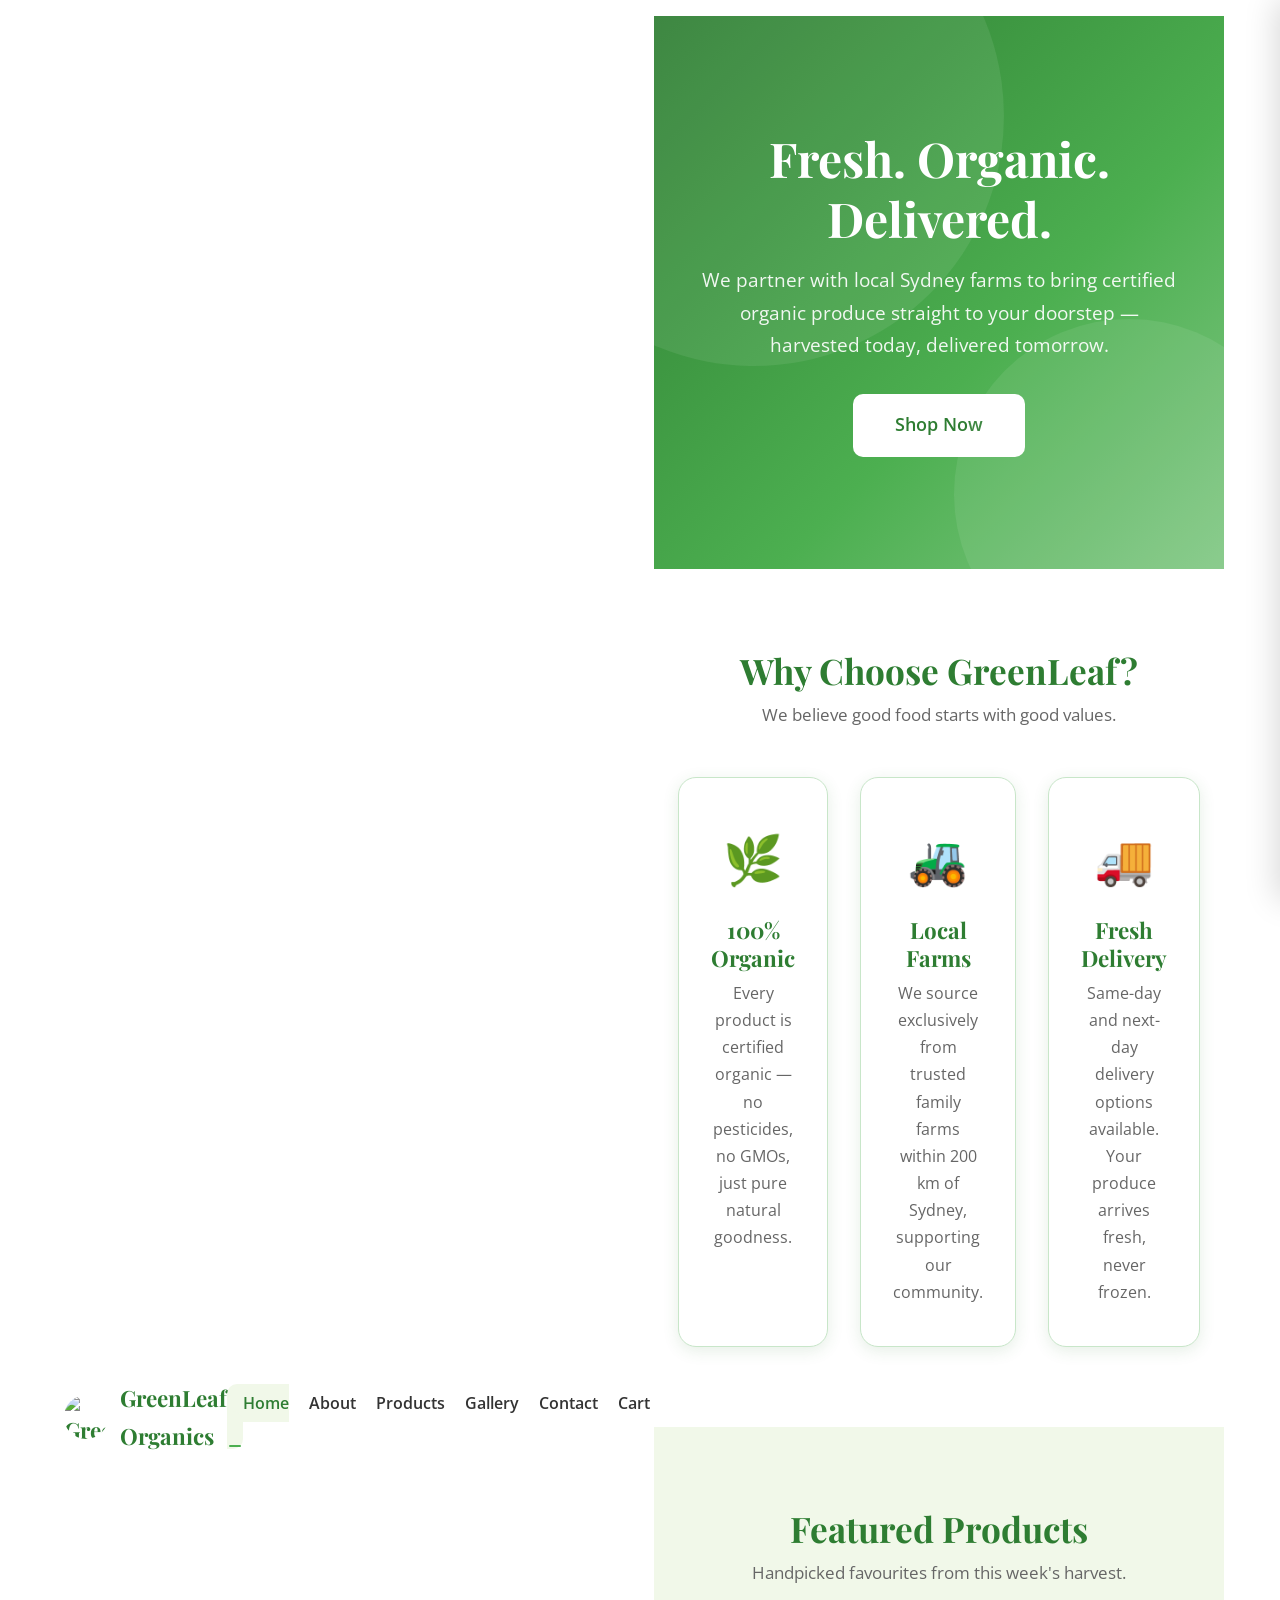
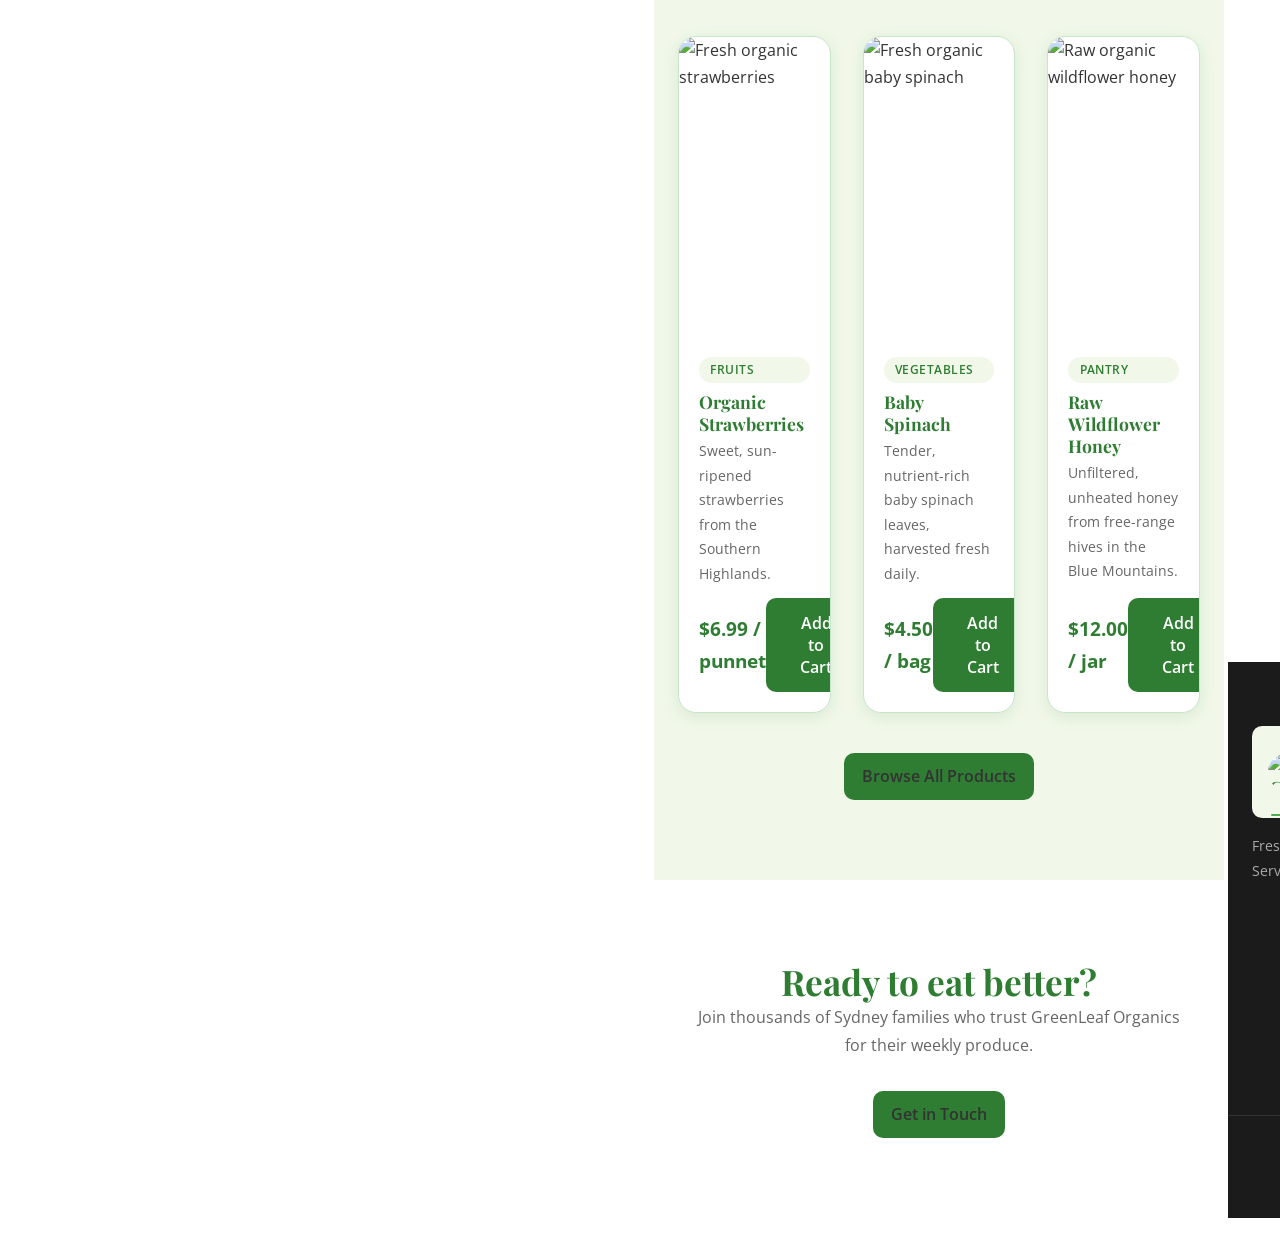
==== commit 34e51148: "fix: product detail modal, cart page, Cart nav link, drawer View Cart button" ====
--- a/index.html
+++ b/index.html
@@ -49,11 +49,7 @@
           <li><a href="products.html">Products</a></li>
           <li><a href="gallery.html">Gallery</a></li>
           <li><a href="contact.html">Contact</a></li>
-        </ul>
-      </nav>
-
-    </div>
-  </header>
+          <li><a href="cart.html" id="nav-cart-link">Cart</a></li>
 
   <!-- =====================================================================
        MAIN CONTENT
--- a/styles.css
+++ b/styles.css
@@ -946,11 +946,15 @@
   display: none;
   position: fixed;
   inset: 0;
-  background: rgba(0,0,0,0.7);
+  background: rgba(0,0,0,0.75);
   z-index: 1500;
   align-items: center;
   justify-content: center;
-  padding: 1rem;
+  padding: 1.5rem;
+  overflow-y: auto;
+}
+.product-modal-overlay.open {
+  display: flex;
 }
 .product-modal-content {
   background: var(--white);
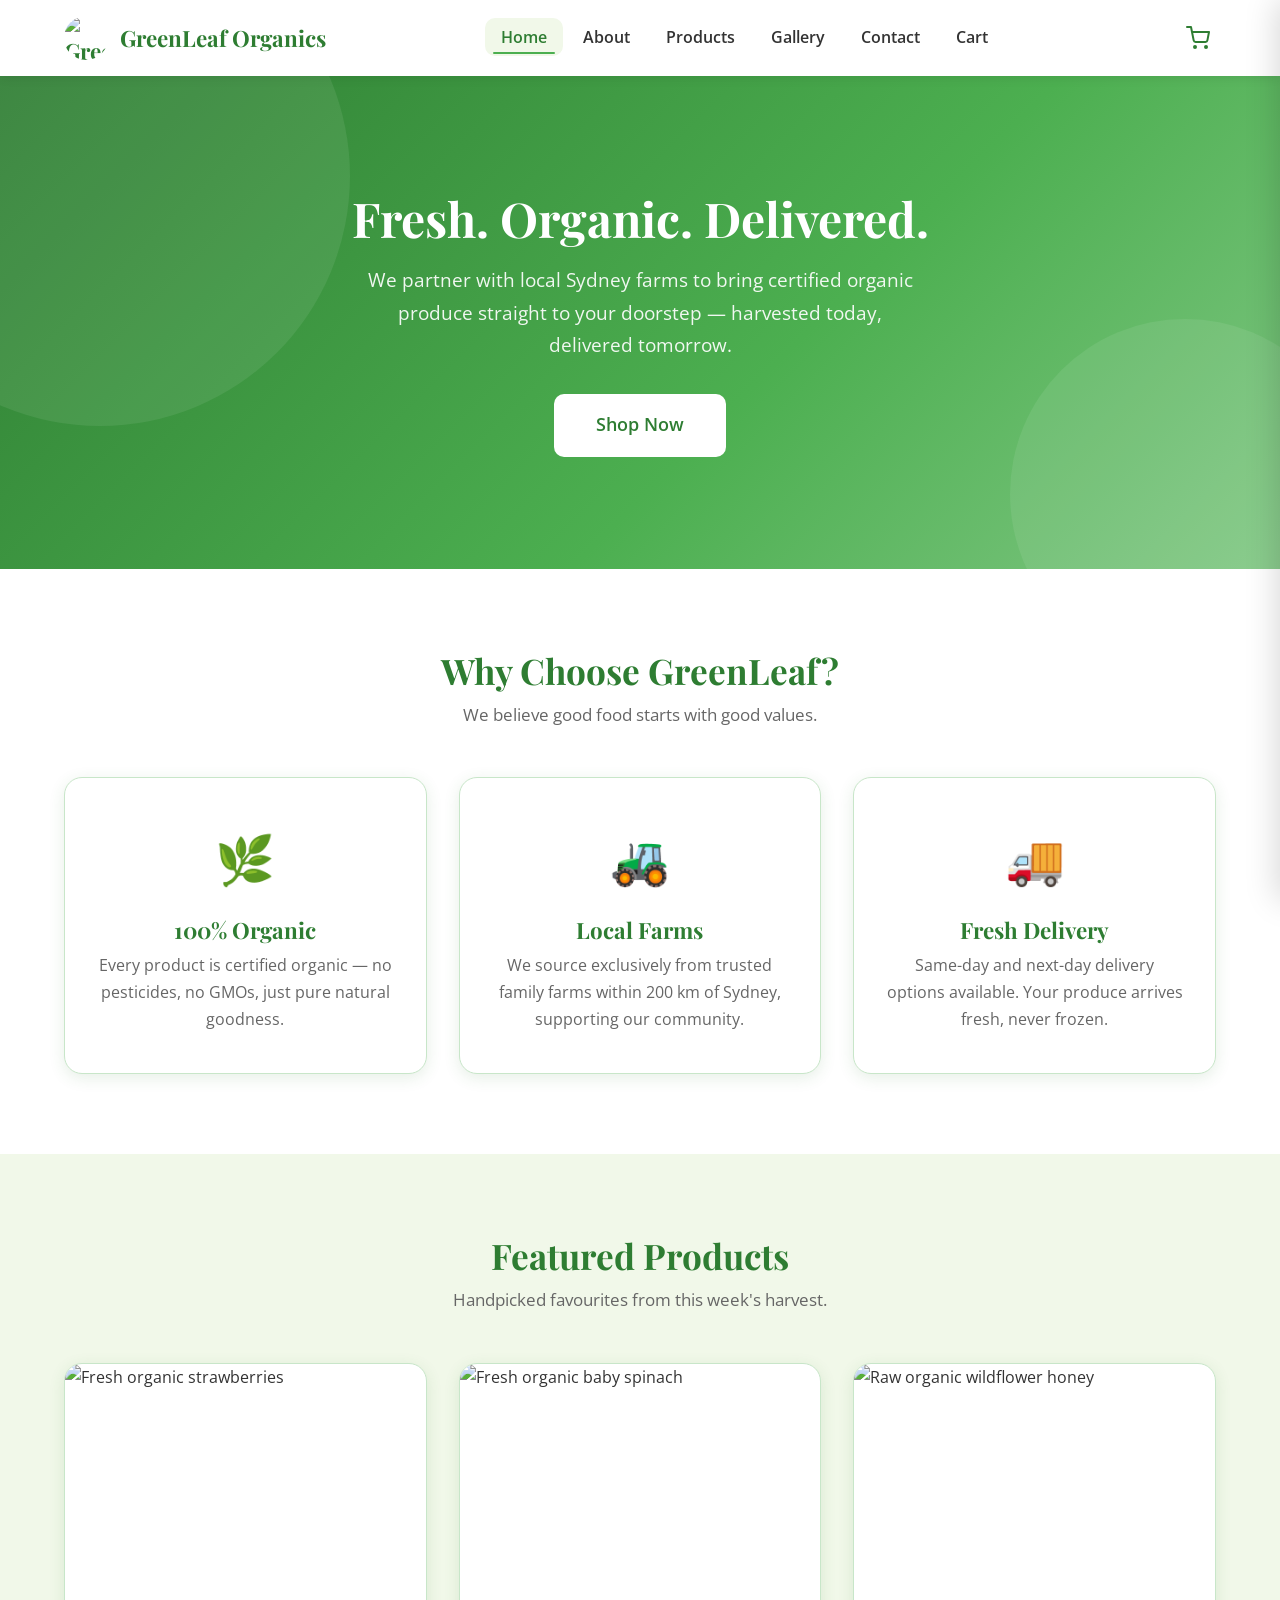
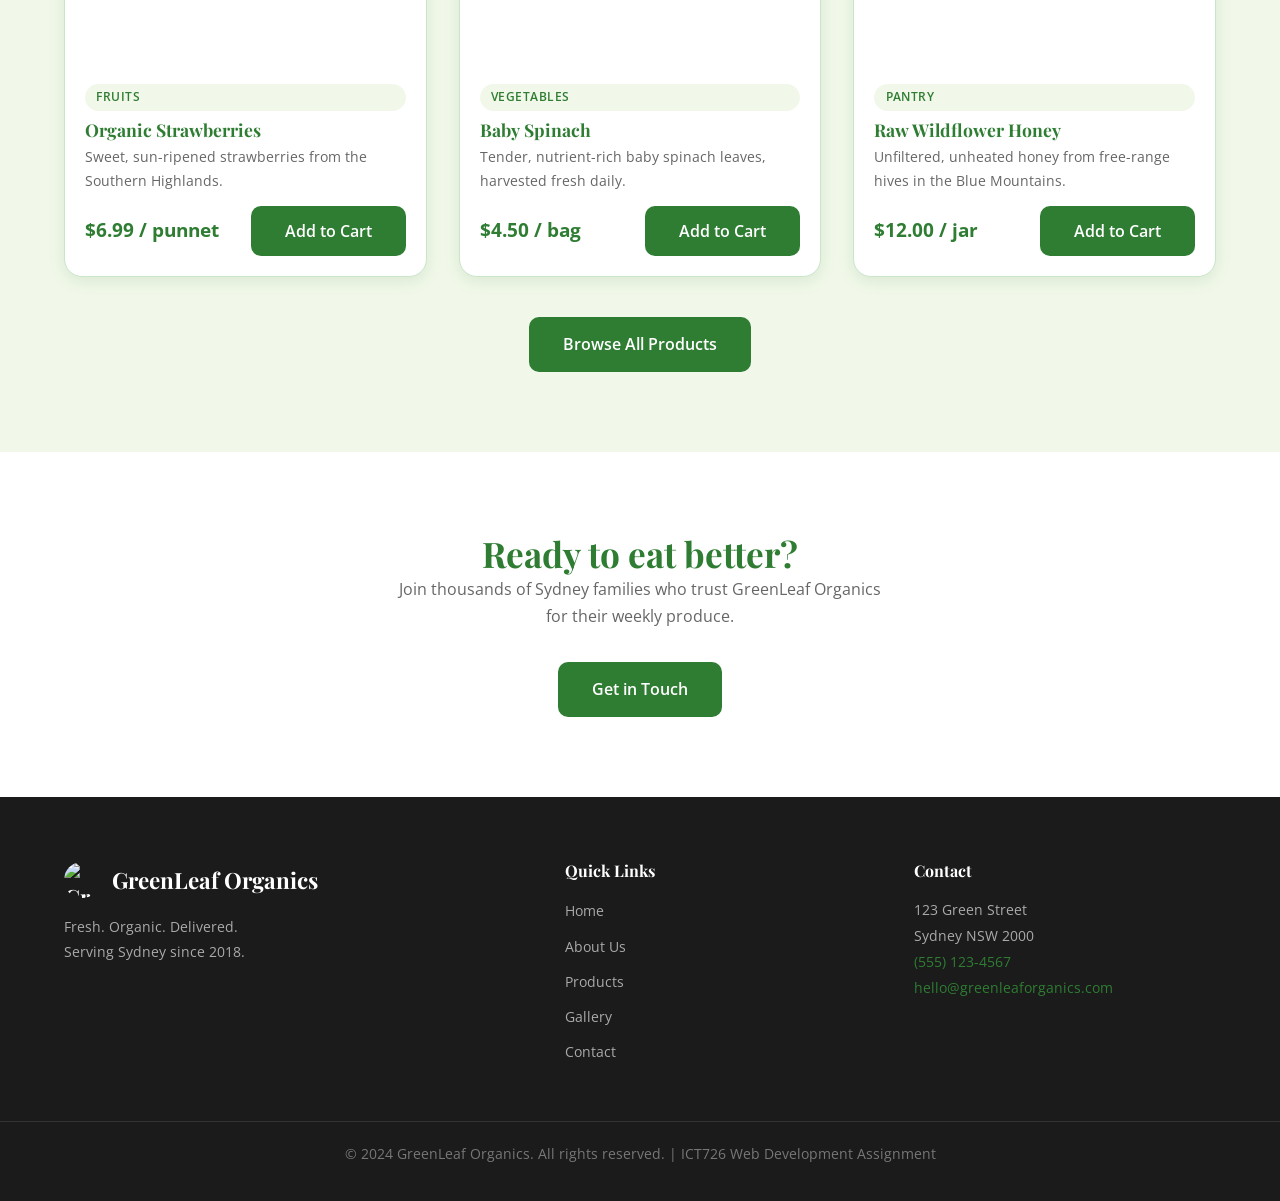
==== commit 123a2550: "fix: repair broken nav HTML on all pages, fix product modal, fix data-details encoding" ====
--- a/index.html
+++ b/index.html
@@ -49,11 +49,12 @@
           <li><a href="products.html">Products</a></li>
           <li><a href="gallery.html">Gallery</a></li>
           <li><a href="contact.html">Contact</a></li>
-          <li><a href="cart.html" id="nav-cart-link">Cart</a></li>
-
-  <!-- =====================================================================
-       MAIN CONTENT
-       ===================================================================== -->
+          <li><a href="cart.html">Cart</a></li>
+        </ul>
+      </nav>
+    </div>
+  </header>
+
   <main id="main-content">
 
     <!-- Hero Section -->
